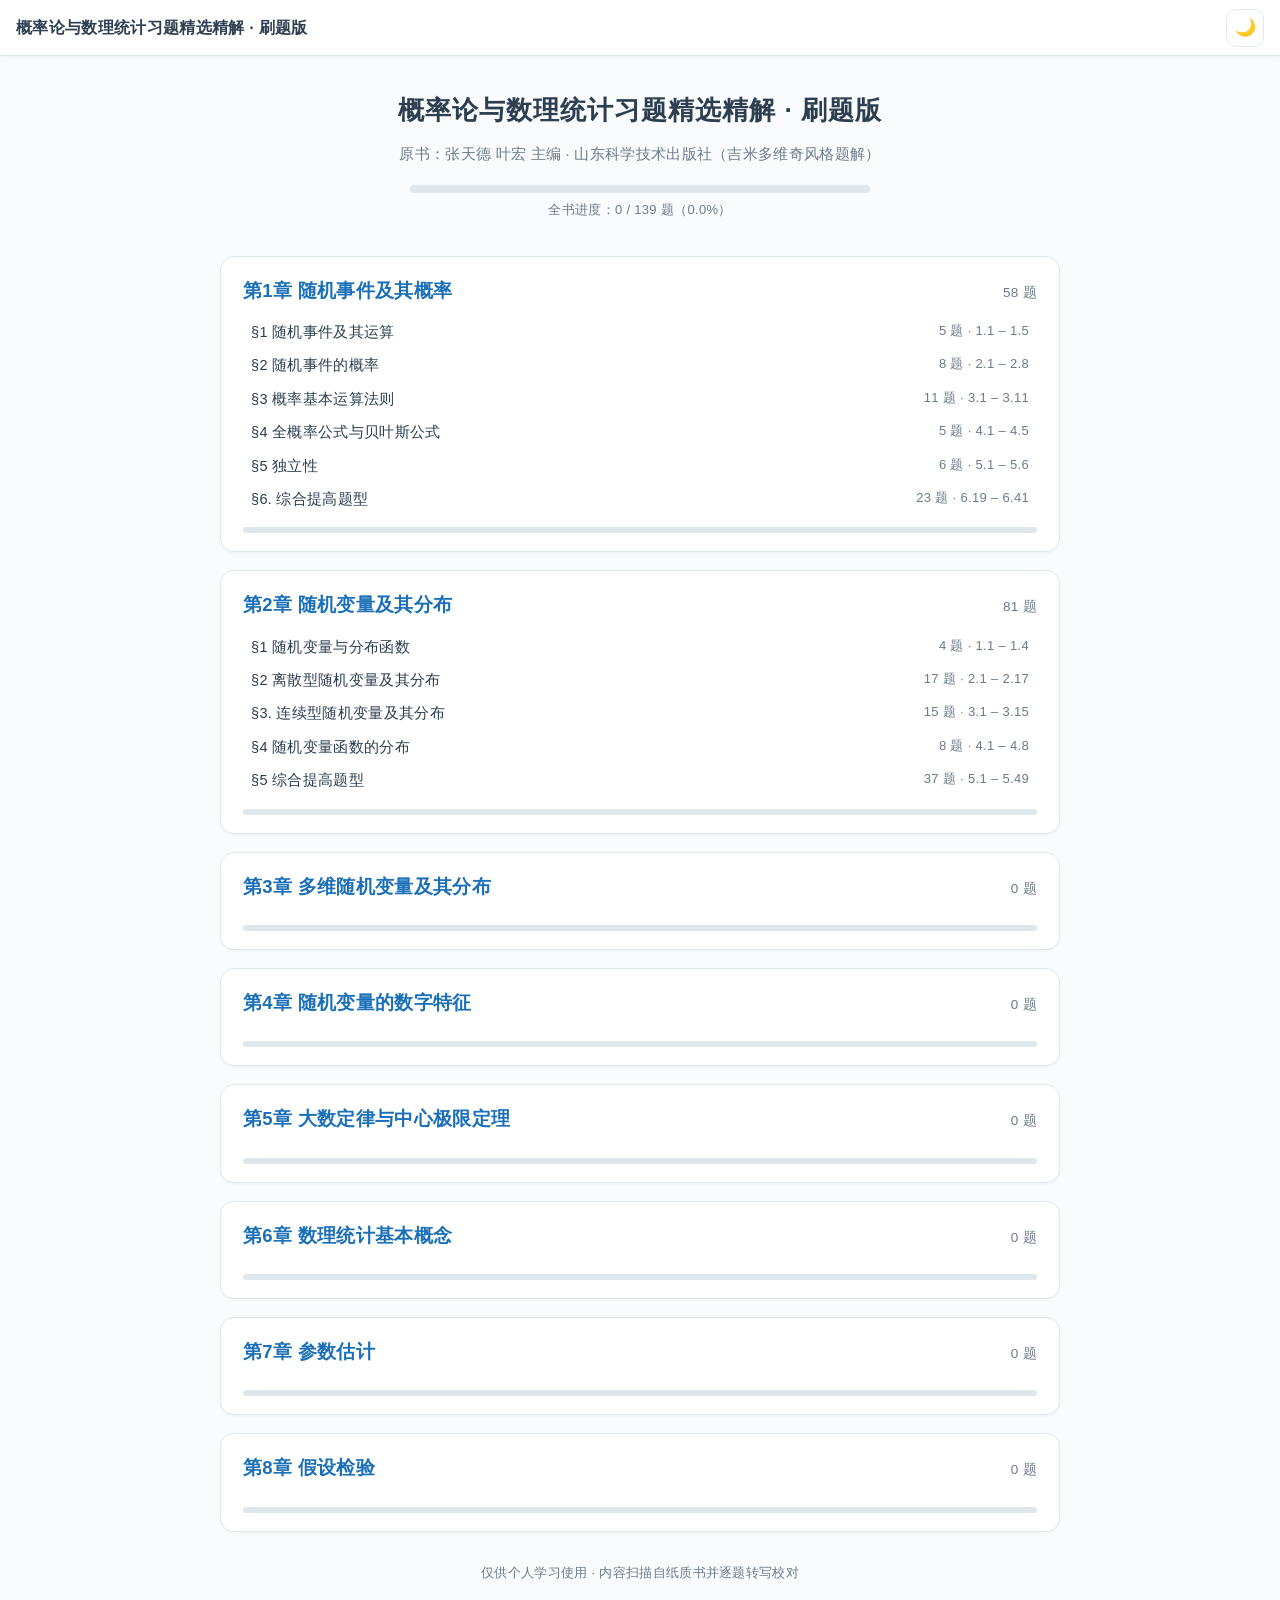
==== index.html @ 4852cdde "init: 概率论刷题网站（第一二章部分内容）" ====
<!DOCTYPE html>
<html lang="zh-CN">
<head>
<meta charset="UTF-8">
<meta name="viewport" content="width=device-width, initial-scale=1.0">
<title>概率论与数理统计习题精选精解 · 刷题版</title>
<link rel="stylesheet" href="assets/katex/katex.min.css?v=1">
<link rel="stylesheet" href="assets/style.css?v=1">
</head>
<body data-page="index" data-chapter="">
<header class="topbar"><span class="bar-title">概率论与数理统计习题精选精解 · 刷题版</span><button class="icon-btn" id="themeBtn" title="切换夜间模式">🌙</button></header>
<div class="mask" id="sidebarMask"></div>
<div class="home-wrap">
<div class="book-head"><h1>概率论与数理统计习题精选精解 · 刷题版</h1>
<div class="sub">原书：张天德 叶宏 主编 · 山东科学技术出版社（吉米多维奇风格题解）</div>
<div id="globalProgress"><div class="bar"><i></i></div><div class="txt">全书进度加载中…</div></div></div>
<div class="chapter-list">
<div class="chapter-card" data-chapter="c1" data-total="58"><a class="ch-title" href="chapters/chapter-01.html"><h2>第1章 随机事件及其概率</h2><span class="count">58 题</span></a><div class="sec-tree"><a href="chapters/chapter-01.html#sec-1"><span>§1 随机事件及其运算</span><span class="qn">5 题 · 1.1 – 1.5</span></a><a href="chapters/chapter-01.html#sec-2"><span>§2 随机事件的概率</span><span class="qn">8 题 · 2.1 – 2.8</span></a><a href="chapters/chapter-01.html#sec-3"><span>§3 概率基本运算法则</span><span class="qn">11 题 · 3.1 – 3.11</span></a><a href="chapters/chapter-01.html#sec-4"><span>§4 全概率公式与贝叶斯公式</span><span class="qn">5 题 · 4.1 – 4.5</span></a><a href="chapters/chapter-01.html#sec-5"><span>§5 独立性</span><span class="qn">6 题 · 5.1 – 5.6</span></a><a href="chapters/chapter-01.html#sec-6"><span>§6. 综合提高题型</span><span class="qn">23 题 · 6.19 – 6.41</span></a></div><div class="ch-progress"><i></i></div></div>
<div class="chapter-card" data-chapter="c2" data-total="81"><a class="ch-title" href="chapters/chapter-02.html"><h2>第2章 随机变量及其分布</h2><span class="count">81 题</span></a><div class="sec-tree"><a href="chapters/chapter-02.html#sec-1"><span>§1 随机变量与分布函数</span><span class="qn">4 题 · 1.1 – 1.4</span></a><a href="chapters/chapter-02.html#sec-2"><span>§2 离散型随机变量及其分布</span><span class="qn">17 题 · 2.1 – 2.17</span></a><a href="chapters/chapter-02.html#sec-3"><span>§3. 连续型随机变量及其分布</span><span class="qn">15 题 · 3.1 – 3.15</span></a><a href="chapters/chapter-02.html#sec-4"><span>§4 随机变量函数的分布</span><span class="qn">8 题 · 4.1 – 4.8</span></a><a href="chapters/chapter-02.html#sec-5"><span>§5 综合提高题型</span><span class="qn">37 题 · 5.1 – 5.49</span></a></div><div class="ch-progress"><i></i></div></div>
<div class="chapter-card" data-chapter="c3" data-total="0"><a class="ch-title" href="chapters/chapter-03.html"><h2>第3章 多维随机变量及其分布</h2><span class="count">0 题</span></a><div class="sec-tree"></div><div class="ch-progress"><i></i></div></div>
<div class="chapter-card" data-chapter="c4" data-total="0"><a class="ch-title" href="chapters/chapter-04.html"><h2>第4章 随机变量的数字特征</h2><span class="count">0 题</span></a><div class="sec-tree"></div><div class="ch-progress"><i></i></div></div>
<div class="chapter-card" data-chapter="c5" data-total="0"><a class="ch-title" href="chapters/chapter-05.html"><h2>第5章 大数定律与中心极限定理</h2><span class="count">0 题</span></a><div class="sec-tree"></div><div class="ch-progress"><i></i></div></div>
<div class="chapter-card" data-chapter="c6" data-total="0"><a class="ch-title" href="chapters/chapter-06.html"><h2>第6章 数理统计基本概念</h2><span class="count">0 题</span></a><div class="sec-tree"></div><div class="ch-progress"><i></i></div></div>
<div class="chapter-card" data-chapter="c7" data-total="0"><a class="ch-title" href="chapters/chapter-07.html"><h2>第7章 参数估计</h2><span class="count">0 题</span></a><div class="sec-tree"></div><div class="ch-progress"><i></i></div></div>
<div class="chapter-card" data-chapter="c8" data-total="0"><a class="ch-title" href="chapters/chapter-08.html"><h2>第8章 假设检验</h2><span class="count">0 题</span></a><div class="sec-tree"></div><div class="ch-progress"><i></i></div></div>
</div>
<footer style="margin-top:30px;text-align:center;color:var(--text-soft);font-size:13px;">仅供个人学习使用 · 内容扫描自纸质书并逐题转写校对</footer></div><script src="assets/katex/katex.min.js?v=1"></script>
<script src="assets/katex/auto-render.min.js?v=1"></script>
<script src="assets/script.js?v=1"></script>
</body>
</html>
---- assets/style.css ----
/* ============================================================
   《概率论与数理统计习题精选精解》刷题版 - 全局样式
   长时间学习友好配色 | 响应式 | 夜间模式
   ============================================================ */

:root {
  --bg: #fafbfc;            /* 页面背景：护眼浅灰 */
  --bg-card: #ffffff;
  --text: #2c3e50;          /* 正文：深灰黑 */
  --text-soft: #6b7a8a;
  --q-num: #1a6fb8;         /* 题号蓝 */
  --ans: #27ae60;           /* 最终答案绿 */
  --ans-bg: rgba(39, 174, 96, 0.09);
  --border: #e1e8ed;        /* 分隔线淡灰 */
  --hover: rgba(26, 111, 184, 0.08);
  --sidebar-bg: #f1f4f6;
  --shadow: 0 1px 3px rgba(44, 62, 80, 0.06);
  --toggle-bg: #dfe7ec;
}
html.dark {
  --bg: #1b2229;
  --bg-card: #232c35;
  --text: #c9d4de;
  --text-soft: #8496a6;
  --q-num: #5fa8e0;
  --ans: #43c983;
  --ans-bg: rgba(67, 201, 131, 0.12);
  --border: #35414d;
  --hover: rgba(95, 168, 224, 0.12);
  --sidebar-bg: #202830;
  --shadow: 0 1px 3px rgba(0, 0, 0, 0.4);
  --toggle-bg: #35414d;
}

* { box-sizing: border-box; margin: 0; padding: 0; }

html { scroll-behavior: smooth; scroll-padding-top: 76px; }

body {
  background: var(--bg);
  color: var(--text);
  font-family: "Segoe UI", "Microsoft YaHei", "PingFang SC", "Noto Sans CJK SC", sans-serif;
  font-size: 16px;
  line-height: 1.75;
  letter-spacing: 0.02em;
  transition: background 0.3s, color 0.3s;
}

/* ---------- 顶栏 ---------- */
.topbar {
  position: fixed; top: 0; left: 0; right: 0; z-index: 100;
  height: 56px;
  display: flex; align-items: center; gap: 12px;
  padding: 0 16px;
  background: var(--bg-card);
  border-bottom: 1px solid var(--border);
  box-shadow: var(--shadow);
}
.topbar .back-home {
  display: inline-flex; align-items: center; gap: 6px;
  color: var(--q-num); text-decoration: none; font-size: 15px;
  padding: 6px 12px; border-radius: 8px;
  transition: background 0.2s;
  white-space: nowrap;
}
.topbar .back-home:hover { background: var(--hover); }
.topbar .bar-title {
  flex: 1; min-width: 0;
  font-size: 16px; font-weight: 600;
  overflow: hidden; text-overflow: ellipsis; white-space: nowrap;
}
.icon-btn {
  border: 1px solid var(--border); background: var(--bg-card);
  color: var(--text); width: 38px; height: 38px; border-radius: 10px;
  font-size: 17px; cursor: pointer; line-height: 1;
  transition: background 0.2s, border-color 0.2s;
  flex: none;
}
.icon-btn:hover { background: var(--hover); }
#menuBtn { display: none; }

/* ---------- 首页 ---------- */
.home-wrap { max-width: 880px; margin: 0 auto; padding: 88px 20px 60px; }
.book-head { text-align: center; margin-bottom: 34px; }
.book-head h1 { font-size: 26px; font-weight: 700; letter-spacing: 0.04em; margin-bottom: 8px; }
.book-head .sub { color: var(--text-soft); font-size: 14.5px; }
#globalProgress {
  margin: 18px auto 0; max-width: 460px;
}
#globalProgress .bar {
  height: 8px; border-radius: 4px; background: var(--toggle-bg); overflow: hidden;
}
#globalProgress .bar i {
  display: block; height: 100%; width: 0;
  background: var(--ans); border-radius: 4px;
  transition: width 0.4s;
}
#globalProgress .txt { font-size: 13px; color: var(--text-soft); margin-top: 6px; }

.chapter-list { display: flex; flex-direction: column; gap: 18px; }
.chapter-card {
  background: var(--bg-card);
  border: 1px solid var(--border);
  border-radius: 14px;
  padding: 18px 22px;
  box-shadow: var(--shadow);
  transition: transform 0.15s, box-shadow 0.15s;
}
.chapter-card:hover { transform: translateY(-2px); box-shadow: 0 4px 14px rgba(44,62,80,0.1); }
.chapter-card .ch-title {
  display: flex; align-items: baseline; justify-content: space-between; gap: 10px;
  text-decoration: none;
}
.chapter-card .ch-title h2 { font-size: 18.5px; color: var(--q-num); font-weight: 700; }
.chapter-card .ch-title .count { color: var(--text-soft); font-size: 13.5px; white-space: nowrap; }
.chapter-card .sec-tree { margin-top: 10px; display: flex; flex-direction: column; gap: 2px; }
.chapter-card .sec-tree a {
  display: flex; justify-content: space-between; gap: 12px;
  color: var(--text); text-decoration: none; font-size: 14.5px;
  padding: 3px 8px; border-radius: 7px;
  transition: background 0.15s;
}
.chapter-card .sec-tree a:hover { background: var(--hover); }
.chapter-card .sec-tree a .qn { color: var(--text-soft); font-size: 13px; white-space: nowrap; }
.chapter-card .ch-progress {
  margin-top: 12px; height: 6px; border-radius: 3px;
  background: var(--toggle-bg); overflow: hidden;
}
.chapter-card .ch-progress i {
  display: block; height: 100%; width: 0; background: var(--ans);
  transition: width 0.4s;
}

/* ---------- 章节页布局 ---------- */
.layout { display: flex; padding-top: 56px; min-height: 100vh; }

.sidebar {
  position: fixed; top: 56px; bottom: 0; left: 0;
  width: 240px;
  overflow-y: auto;
  background: var(--sidebar-bg);
  border-right: 1px solid var(--border);
  padding: 14px 10px 90px;
  z-index: 90;
  transition: transform 0.25s ease;
}
.sidebar h3 {
  font-size: 14px; color: var(--text-soft); font-weight: 600;
  padding: 6px 10px; letter-spacing: 0.05em;
}
.sidebar .sec-group { margin-bottom: 6px; }
.sidebar .sec-group > .sec-name {
  display: block; font-size: 14px; font-weight: 600; color: var(--text);
  padding: 5px 10px; border-radius: 7px; text-decoration: none;
}
.sidebar .sec-group > .sec-name:hover { background: var(--hover); }
.sidebar .q-links { display: flex; flex-wrap: wrap; gap: 4px; padding: 2px 8px 8px; }
.sidebar .q-links a {
  font-size: 12.5px; color: var(--q-num); text-decoration: none;
  padding: 2px 7px; border-radius: 6px;
  border: 1px solid transparent;
  transition: background 0.15s;
}
.sidebar .q-links a:hover { background: var(--hover); }
.sidebar .q-links a.done { color: var(--ans); }
.sidebar .q-links a.active { border-color: var(--q-num); background: var(--hover); }

.main { flex: 1; margin-left: 240px; padding: 30px 20px 120px; }
.content { max-width: 880px; margin: 0 auto; }
.chapter-head { margin-bottom: 26px; }
.chapter-head h1 { font-size: 24px; color: var(--q-num); font-weight: 700; margin-bottom: 4px; }
.chapter-head .meta { color: var(--text-soft); font-size: 14px; }

/* ---------- 题目卡片 ---------- */
.block-title {
  margin: 34px 0 14px;
  font-size: 17px; font-weight: 700; color: var(--text);
  padding-left: 10px; border-left: 4px solid var(--q-num);
}
.q-card {
  background: var(--bg-card);
  border: 1px solid var(--border);
  border-radius: 13px;
  padding: 18px 22px 16px;
  margin-bottom: 22px;
  box-shadow: var(--shadow);
  scroll-margin-top: 76px;
}
.q-card.target { border-color: var(--q-num); box-shadow: 0 0 0 2px var(--hover); }
.q-head { display: flex; align-items: center; justify-content: space-between; gap: 10px; margin-bottom: 8px; }
.q-num {
  color: var(--q-num); font-weight: 700; font-size: 16.5px;
  cursor: default; padding: 2px 6px; border-radius: 6px;
  transition: background 0.15s;
  display: inline-flex; align-items: center; gap: 8px;
}
.q-card:hover .q-num { background: var(--hover); }
.mark-btn {
  border: none; background: none; cursor: pointer;
  color: var(--text-soft); font-size: 15px; line-height: 1;
  padding: 4px 8px; border-radius: 7px;
  transition: color 0.2s, background 0.2s;
}
.mark-btn:hover { background: var(--hover); }
.mark-btn.done { color: var(--ans); }
.q-body { font-size: 16px; }
.q-body p { margin: 6px 0; }
.q-opts { margin: 4px 0 4px 8px; }
.q-opts p { margin: 3px 0; }

.toggle-btn {
  border: 1px solid var(--border); background: var(--bg-card);
  color: var(--q-num); font-size: 13px;
  padding: 3px 12px; border-radius: 999px; cursor: pointer;
  transition: background 0.2s;
  white-space: nowrap;
}
.toggle-btn:hover { background: var(--hover); }

/* ---------- 解析 ---------- */
.sol-wrap { overflow: hidden; max-height: 5000px; transition: max-height 0.35s ease, opacity 0.3s; }
.sol-wrap.collapsed { max-height: 0; opacity: 0; }
.sol-divider {
  border: none; border-top: 1px dashed var(--border);
  margin: 12px 0 10px;
}
.sol-label { color: var(--q-num); font-weight: 700; font-size: 15px; }
.sol-body p { margin: 6px 0; }
.ans-line {
  margin-top: 12px;
  background: var(--ans-bg);
  border-left: 3px solid var(--ans);
  border-radius: 0 8px 8px 0;
  padding: 8px 14px;
  color: var(--ans);
  font-weight: 700;
}
.cmt-box {
  margin-top: 10px; padding: 8px 14px;
  background: var(--hover); border-radius: 8px;
  font-size: 15px; color: var(--text-soft);
}
.cmt-box .cmt-label { color: var(--q-num); font-weight: 600; }
.fig-desc {
  margin: 8px 0; padding: 8px 12px;
  border: 1px dashed var(--border); border-radius: 8px;
  font-size: 14.5px; color: var(--text-soft);
}
.fig-desc::before { content: "▸ 图形说明："; color: var(--q-num); font-weight: 600; }

/* 公式 */
.katex { font-size: 1.06em; }
.katex-display { margin: 10px 0; overflow-x: auto; overflow-y: hidden; padding: 2px 0; }
p.dmath { text-align: center; }

/* 小节标题 / 知识要点框 / 表格 / 存疑标记 */
.sec-title {
  margin: 30px 0 14px; font-size: 19px; color: var(--q-num);
  border-bottom: 2px solid var(--border); padding-bottom: 8px;
  scroll-margin-top: 76px;
}
.know-box {
  background: var(--sidebar-bg); border: 1px solid var(--border);
  border-radius: 12px; padding: 14px 20px; margin-bottom: 24px;
  font-size: 15.5px;
}
.know-box p { margin: 6px 0; }
table { border-collapse: collapse; margin: 10px auto; font-size: 15px; }
th, td { border: 1px solid var(--border); padding: 5px 14px; text-align: center; }
th { background: var(--sidebar-bg); }
.unsure {
  color: #d35400; font-weight: 700;
  border-bottom: 2px dashed #d35400; cursor: help;
}
.chapter-intro { margin-bottom: 18px; }

/* ---------- 底部翻题导航 ---------- */
.q-nav {
  position: fixed; right: 26px; bottom: 30px; z-index: 95;
  display: flex; flex-direction: column; gap: 10px;
}
.q-nav .icon-btn { width: 44px; height: 44px; border-radius: 50%; box-shadow: var(--shadow); }

.prev-next {
  max-width: 880px; margin: 30px auto 0;
  display: flex; justify-content: space-between; gap: 12px;
}
.prev-next a {
  color: var(--q-num); text-decoration: none; font-size: 14.5px;
  border: 1px solid var(--border); background: var(--bg-card);
  padding: 8px 16px; border-radius: 10px;
  transition: background 0.2s;
}
.prev-next a:hover { background: var(--hover); }

/* ---------- 遮罩（移动端侧栏） ---------- */
.mask { display: none; position: fixed; inset: 0; background: rgba(0,0,0,0.35); z-index: 85; }
.mask.show { display: block; }

/* ---------- 响应式 ---------- */
@media (max-width: 900px) {
  #menuBtn { display: inline-block; }
  .sidebar { transform: translateX(-105%); width: 265px; }
  .sidebar.open { transform: translateX(0); }
  .main { margin-left: 0; padding: 22px 14px 120px; }
  .home-wrap { padding: 80px 16px 40px; }
  .book-head h1 { font-size: 21px; }
  .q-card { padding: 15px 16px 14px; }
  .q-nav { right: 14px; bottom: 20px; }
}
@media print {
  .topbar, .sidebar, .q-nav, .prev-next, .toggle-btn, .mark-btn { display: none !important; }
  .main { margin-left: 0; }
  .sol-wrap.collapsed { max-height: none; opacity: 1; }
}
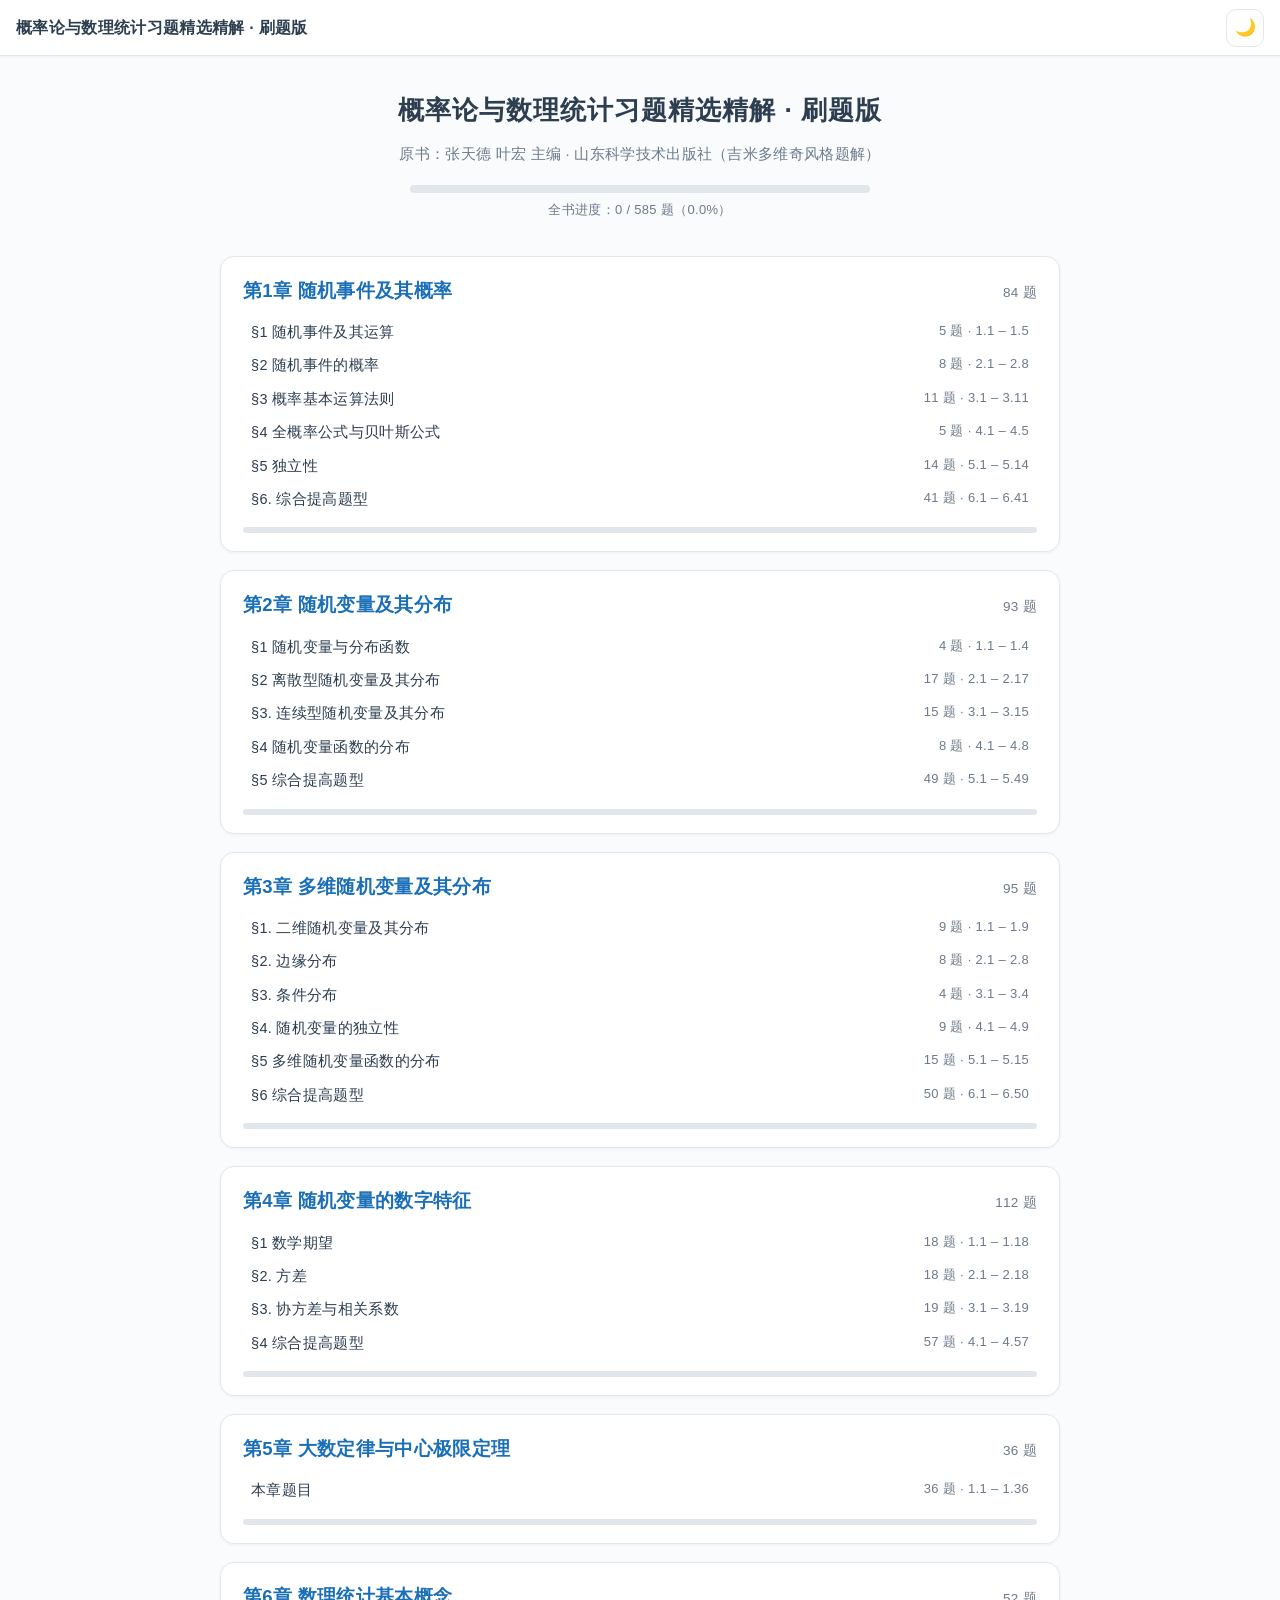
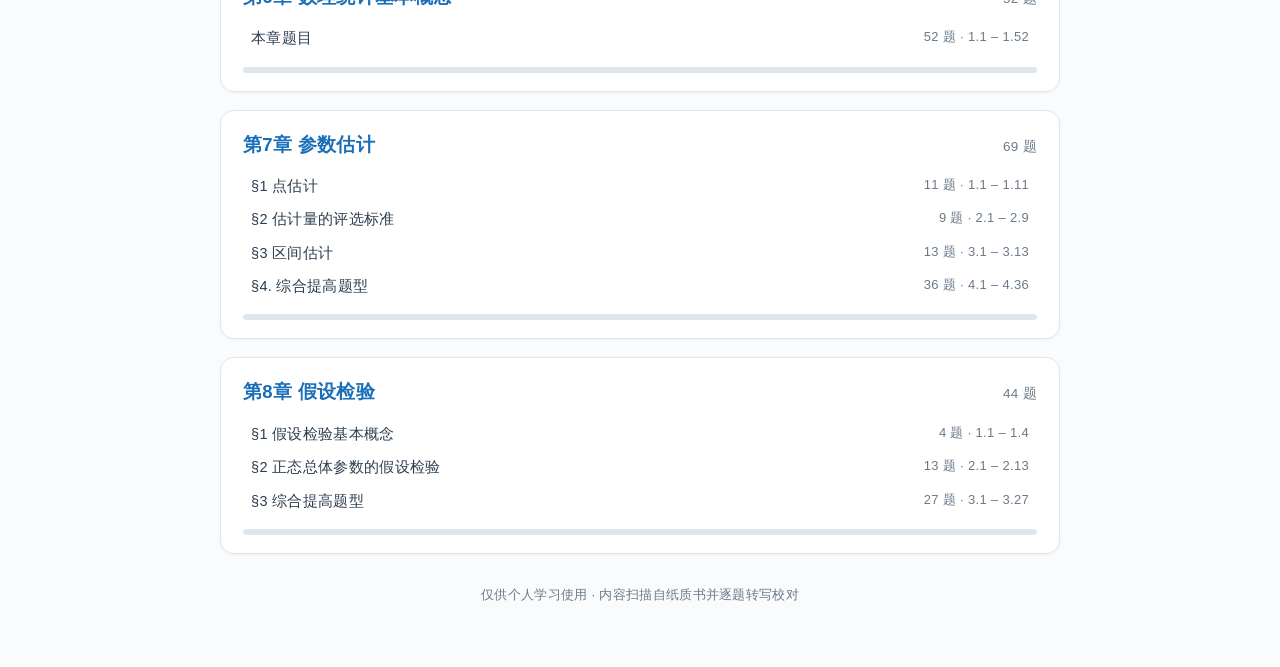
==== commit e4d131e4: "feat: 全书 585 题完整收录（8 章全）" ====
--- a/index.html
+++ b/index.html
@@ -15,14 +15,14 @@
 <div class="sub">原书：张天德 叶宏 主编 · 山东科学技术出版社（吉米多维奇风格题解）</div>
 <div id="globalProgress"><div class="bar"><i></i></div><div class="txt">全书进度加载中…</div></div></div>
 <div class="chapter-list">
-<div class="chapter-card" data-chapter="c1" data-total="58"><a class="ch-title" href="chapters/chapter-01.html"><h2>第1章 随机事件及其概率</h2><span class="count">58 题</span></a><div class="sec-tree"><a href="chapters/chapter-01.html#sec-1"><span>§1 随机事件及其运算</span><span class="qn">5 题 · 1.1 – 1.5</span></a><a href="chapters/chapter-01.html#sec-2"><span>§2 随机事件的概率</span><span class="qn">8 题 · 2.1 – 2.8</span></a><a href="chapters/chapter-01.html#sec-3"><span>§3 概率基本运算法则</span><span class="qn">11 题 · 3.1 – 3.11</span></a><a href="chapters/chapter-01.html#sec-4"><span>§4 全概率公式与贝叶斯公式</span><span class="qn">5 题 · 4.1 – 4.5</span></a><a href="chapters/chapter-01.html#sec-5"><span>§5 独立性</span><span class="qn">6 题 · 5.1 – 5.6</span></a><a href="chapters/chapter-01.html#sec-6"><span>§6. 综合提高题型</span><span class="qn">23 题 · 6.19 – 6.41</span></a></div><div class="ch-progress"><i></i></div></div>
-<div class="chapter-card" data-chapter="c2" data-total="81"><a class="ch-title" href="chapters/chapter-02.html"><h2>第2章 随机变量及其分布</h2><span class="count">81 题</span></a><div class="sec-tree"><a href="chapters/chapter-02.html#sec-1"><span>§1 随机变量与分布函数</span><span class="qn">4 题 · 1.1 – 1.4</span></a><a href="chapters/chapter-02.html#sec-2"><span>§2 离散型随机变量及其分布</span><span class="qn">17 题 · 2.1 – 2.17</span></a><a href="chapters/chapter-02.html#sec-3"><span>§3. 连续型随机变量及其分布</span><span class="qn">15 题 · 3.1 – 3.15</span></a><a href="chapters/chapter-02.html#sec-4"><span>§4 随机变量函数的分布</span><span class="qn">8 题 · 4.1 – 4.8</span></a><a href="chapters/chapter-02.html#sec-5"><span>§5 综合提高题型</span><span class="qn">37 题 · 5.1 – 5.49</span></a></div><div class="ch-progress"><i></i></div></div>
-<div class="chapter-card" data-chapter="c3" data-total="0"><a class="ch-title" href="chapters/chapter-03.html"><h2>第3章 多维随机变量及其分布</h2><span class="count">0 题</span></a><div class="sec-tree"></div><div class="ch-progress"><i></i></div></div>
-<div class="chapter-card" data-chapter="c4" data-total="0"><a class="ch-title" href="chapters/chapter-04.html"><h2>第4章 随机变量的数字特征</h2><span class="count">0 题</span></a><div class="sec-tree"></div><div class="ch-progress"><i></i></div></div>
-<div class="chapter-card" data-chapter="c5" data-total="0"><a class="ch-title" href="chapters/chapter-05.html"><h2>第5章 大数定律与中心极限定理</h2><span class="count">0 题</span></a><div class="sec-tree"></div><div class="ch-progress"><i></i></div></div>
-<div class="chapter-card" data-chapter="c6" data-total="0"><a class="ch-title" href="chapters/chapter-06.html"><h2>第6章 数理统计基本概念</h2><span class="count">0 题</span></a><div class="sec-tree"></div><div class="ch-progress"><i></i></div></div>
-<div class="chapter-card" data-chapter="c7" data-total="0"><a class="ch-title" href="chapters/chapter-07.html"><h2>第7章 参数估计</h2><span class="count">0 题</span></a><div class="sec-tree"></div><div class="ch-progress"><i></i></div></div>
-<div class="chapter-card" data-chapter="c8" data-total="0"><a class="ch-title" href="chapters/chapter-08.html"><h2>第8章 假设检验</h2><span class="count">0 题</span></a><div class="sec-tree"></div><div class="ch-progress"><i></i></div></div>
+<div class="chapter-card" data-chapter="c1" data-total="84"><a class="ch-title" href="chapters/chapter-01.html"><h2>第1章 随机事件及其概率</h2><span class="count">84 题</span></a><div class="sec-tree"><a href="chapters/chapter-01.html#sec-1"><span>§1 随机事件及其运算</span><span class="qn">5 题 · 1.1 – 1.5</span></a><a href="chapters/chapter-01.html#sec-2"><span>§2 随机事件的概率</span><span class="qn">8 题 · 2.1 – 2.8</span></a><a href="chapters/chapter-01.html#sec-3"><span>§3 概率基本运算法则</span><span class="qn">11 题 · 3.1 – 3.11</span></a><a href="chapters/chapter-01.html#sec-4"><span>§4 全概率公式与贝叶斯公式</span><span class="qn">5 题 · 4.1 – 4.5</span></a><a href="chapters/chapter-01.html#sec-5"><span>§5 独立性</span><span class="qn">14 题 · 5.1 – 5.14</span></a><a href="chapters/chapter-01.html#sec-6"><span>§6. 综合提高题型</span><span class="qn">41 题 · 6.1 – 6.41</span></a></div><div class="ch-progress"><i></i></div></div>
+<div class="chapter-card" data-chapter="c2" data-total="93"><a class="ch-title" href="chapters/chapter-02.html"><h2>第2章 随机变量及其分布</h2><span class="count">93 题</span></a><div class="sec-tree"><a href="chapters/chapter-02.html#sec-1"><span>§1 随机变量与分布函数</span><span class="qn">4 题 · 1.1 – 1.4</span></a><a href="chapters/chapter-02.html#sec-2"><span>§2 离散型随机变量及其分布</span><span class="qn">17 题 · 2.1 – 2.17</span></a><a href="chapters/chapter-02.html#sec-3"><span>§3. 连续型随机变量及其分布</span><span class="qn">15 题 · 3.1 – 3.15</span></a><a href="chapters/chapter-02.html#sec-4"><span>§4 随机变量函数的分布</span><span class="qn">8 题 · 4.1 – 4.8</span></a><a href="chapters/chapter-02.html#sec-5"><span>§5 综合提高题型</span><span class="qn">49 题 · 5.1 – 5.49</span></a></div><div class="ch-progress"><i></i></div></div>
+<div class="chapter-card" data-chapter="c3" data-total="95"><a class="ch-title" href="chapters/chapter-03.html"><h2>第3章 多维随机变量及其分布</h2><span class="count">95 题</span></a><div class="sec-tree"><a href="chapters/chapter-03.html#sec-1"><span>§1. 二维随机变量及其分布</span><span class="qn">9 题 · 1.1 – 1.9</span></a><a href="chapters/chapter-03.html#sec-2"><span>§2. 边缘分布</span><span class="qn">8 题 · 2.1 – 2.8</span></a><a href="chapters/chapter-03.html#sec-3"><span>§3. 条件分布</span><span class="qn">4 题 · 3.1 – 3.4</span></a><a href="chapters/chapter-03.html#sec-4"><span>§4. 随机变量的独立性</span><span class="qn">9 题 · 4.1 – 4.9</span></a><a href="chapters/chapter-03.html#sec-5"><span>§5 多维随机变量函数的分布</span><span class="qn">15 题 · 5.1 – 5.15</span></a><a href="chapters/chapter-03.html#sec-6"><span>§6 综合提高题型</span><span class="qn">50 题 · 6.1 – 6.50</span></a></div><div class="ch-progress"><i></i></div></div>
+<div class="chapter-card" data-chapter="c4" data-total="112"><a class="ch-title" href="chapters/chapter-04.html"><h2>第4章 随机变量的数字特征</h2><span class="count">112 题</span></a><div class="sec-tree"><a href="chapters/chapter-04.html#sec-1"><span>§1 数学期望</span><span class="qn">18 题 · 1.1 – 1.18</span></a><a href="chapters/chapter-04.html#sec-2"><span>§2. 方差</span><span class="qn">18 题 · 2.1 – 2.18</span></a><a href="chapters/chapter-04.html#sec-3"><span>§3. 协方差与相关系数</span><span class="qn">19 题 · 3.1 – 3.19</span></a><a href="chapters/chapter-04.html#sec-4"><span>§4 综合提高题型</span><span class="qn">57 题 · 4.1 – 4.57</span></a></div><div class="ch-progress"><i></i></div></div>
+<div class="chapter-card" data-chapter="c5" data-total="36"><a class="ch-title" href="chapters/chapter-05.html"><h2>第5章 大数定律与中心极限定理</h2><span class="count">36 题</span></a><div class="sec-tree"><a href="chapters/chapter-05.html#sec-1"><span>本章题目</span><span class="qn">36 题 · 1.1 – 1.36</span></a></div><div class="ch-progress"><i></i></div></div>
+<div class="chapter-card" data-chapter="c6" data-total="52"><a class="ch-title" href="chapters/chapter-06.html"><h2>第6章 数理统计基本概念</h2><span class="count">52 题</span></a><div class="sec-tree"><a href="chapters/chapter-06.html#sec-1"><span>本章题目</span><span class="qn">52 题 · 1.1 – 1.52</span></a></div><div class="ch-progress"><i></i></div></div>
+<div class="chapter-card" data-chapter="c7" data-total="69"><a class="ch-title" href="chapters/chapter-07.html"><h2>第7章 参数估计</h2><span class="count">69 题</span></a><div class="sec-tree"><a href="chapters/chapter-07.html#sec-1"><span>§1 点估计</span><span class="qn">11 题 · 1.1 – 1.11</span></a><a href="chapters/chapter-07.html#sec-2"><span>§2 估计量的评选标准</span><span class="qn">9 题 · 2.1 – 2.9</span></a><a href="chapters/chapter-07.html#sec-3"><span>§3 区间估计</span><span class="qn">13 题 · 3.1 – 3.13</span></a><a href="chapters/chapter-07.html#sec-4"><span>§4. 综合提高题型</span><span class="qn">36 题 · 4.1 – 4.36</span></a></div><div class="ch-progress"><i></i></div></div>
+<div class="chapter-card" data-chapter="c8" data-total="44"><a class="ch-title" href="chapters/chapter-08.html"><h2>第8章 假设检验</h2><span class="count">44 题</span></a><div class="sec-tree"><a href="chapters/chapter-08.html#sec-1"><span>§1 假设检验基本概念</span><span class="qn">4 题 · 1.1 – 1.4</span></a><a href="chapters/chapter-08.html#sec-2"><span>§2 正态总体参数的假设检验</span><span class="qn">13 题 · 2.1 – 2.13</span></a><a href="chapters/chapter-08.html#sec-3"><span>§3 综合提高题型</span><span class="qn">27 题 · 3.1 – 3.27</span></a></div><div class="ch-progress"><i></i></div></div>
 </div>
 <footer style="margin-top:30px;text-align:center;color:var(--text-soft);font-size:13px;">仅供个人学习使用 · 内容扫描自纸质书并逐题转写校对</footer></div><script src="assets/katex/katex.min.js?v=1"></script>
 <script src="assets/katex/auto-render.min.js?v=1"></script>
